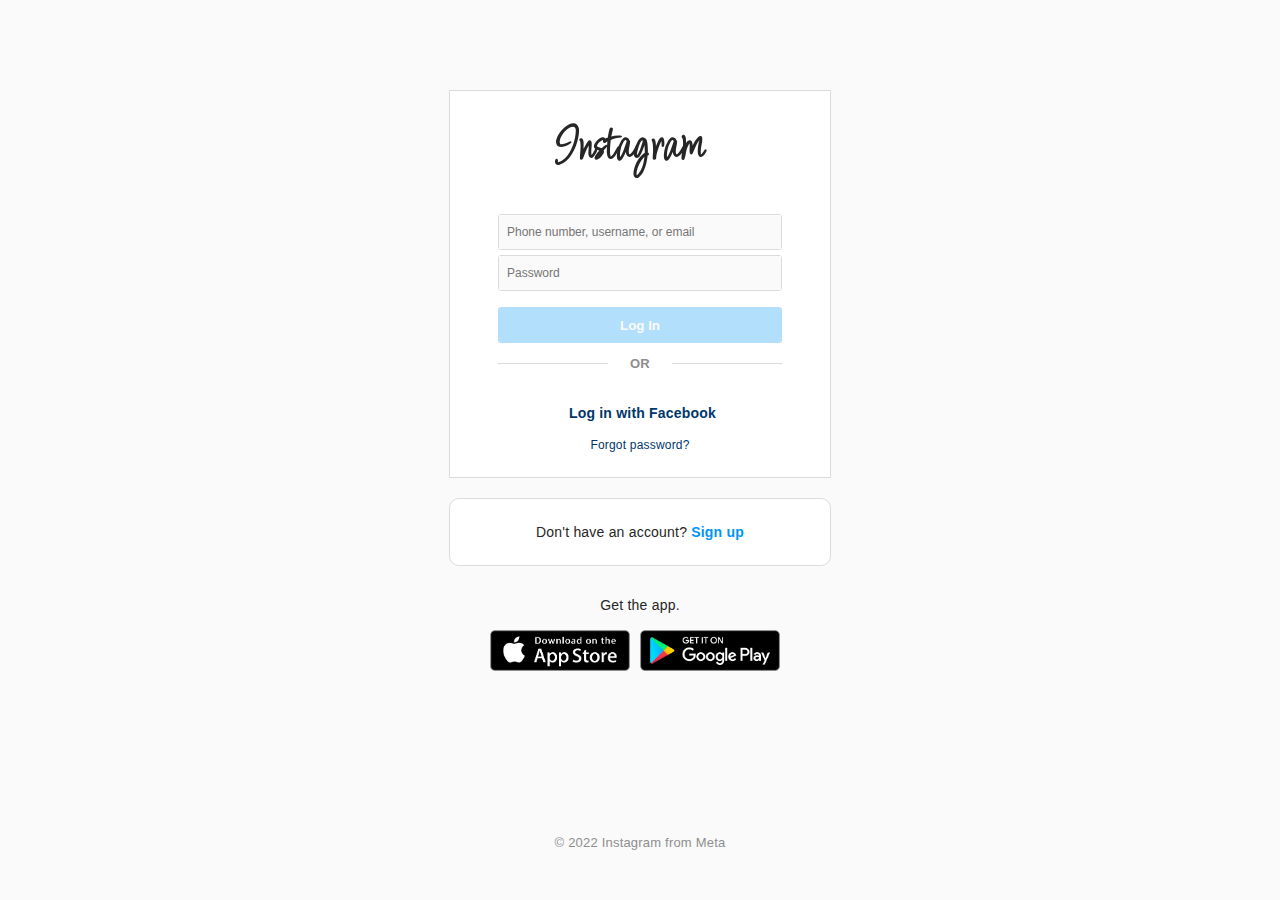
==== index.html @ 8c6b29cc "1/3/21 adding landing page" ====
<!DOCTYPE html>
<html lang="en">
  <head>
    <meta charset="UTF-8" />
    <meta http-equiv="X-UA-Compatible" content="IE=edge" />
    <meta name="viewport" content="width=device-width, initial-scale=1.0" />
    <link rel="stylesheet" href="index.css" />
    <link
      rel="stylesheet"
      href="https://pro.fontawesome.com/releases/v5.10.0/css/all.css"
      integrity="sha384-AYmEC3Yw5cVb3ZcuHtOA93w35dYTsvhLPVnYs9eStHfGJvOvKxVfELGroGkvsg+p"
      crossorigin="anonymous"
    />
    <title>Instagram</title>
  </head>
  <body>
    <section id="left">
      <div class="left-container">
        <img
          src="https://www.instagram.com/static/images/homepage/home-phones.png/43cc71bb1b43.png"
          alt=""
        />
        <img
          class="mainPhoto"
          src="https://www.instagram.com/static/images/homepage/screenshot3.jpg/f0c687aa6ec2.jpg"
          alt=""
        />
      </div>
    </section>
    <section id="right">
      <main class="login-main">
        <div class="login-main__container">
          <div class="login-main__box">
            <h1 class="login-main__box__title">Instagram</h1>
            <form class="login-main__form" action="" method="">
              <div class="login-main__form__box">
                <input
                  type="text"
                  placeholder="Phone number, username, or email"
                />
              </div>
              <div class="login-main__form__box">
                <input type="text" placeholder="Password" />
              </div>
              <button class="login-main__form__login-button">Log In</button>
              <div class="login-main__form-or">
                <div class="dash"></div>
                <div>OR</div>
                <div class="dash"></div>
              </div>
              <div class="login-setup-info">
                <a
                  class="facebook-login"
                  href="https://www.instagram.com/fxcal/disclosure/?next=%2F"
                >
                  <i class="fab fa-facebook-square"></i> Log in with Facebook
                </a>
                <a href="https://www.instagram.com/accounts/password/reset/"
                  >Forgot password?</a
                >
              </div>
            </form>
          </div>
          <div class="login-main__signup">
            Don't have an account?
            <a href="https://www.instagram.com/accounts/emailsignup/"
              >Sign up</a
            >
          </div>

          <div class="login-main__getapp">
            <span>Get the app.</span>
            <div class="login-main__getapp__img">
              <a
                href="https://itunes.apple.com/app/instagram/id389801252?pt=428156&amp;ct=igweb.loginPage.badge&amp;mt=8&amp;vt=lo"
              >
                <img
                  src="[data-uri]"
                  alt="download on app store"
              /></a>
              <a
                href="https://play.google.com/store/apps/details?id=com.instagram.android&amp;referrer=utm_source%3Dinstagramweb%26utm_campaign%3DloginPage%26ig_mid%3DFE060ADC-4188-4CD2-AACD-E32335A4FEE4%26utm_content%3Dlo%26utm_medium%3Dbadge"
                ><img
                  alt="Available on Google Play"
                  src="[data-uri]"
              /></a>
            </div>
          </div>
        </div>
      </main>
    </section>
    <footer>
      <div class="copyright">© 2022 Instagram from Meta</div>
    </footer>
    <script type="text/javascript" src="mainPhoto.js"></script>
  </body>
</html>
---- index.css ----
@import url("https://fonts.googleapis.com/css2?family=Licorice&display=swap");

/* =========== Global =========== */

* {
  margin: 0;
  padding: 0;
  box-sizing: border-box;
  list-style-type: none;
  outline: none;
  text-decoration: none;
}

::placeholder {
  font-size: 12px;
}

body {
  display: flex;
  justify-content: center;
  background: #fafafa;
  color: rgba(var(--i1d, 38, 38, 38), 1);
  font-family: -apple-system, BlinkMacSystemFont, "Segoe UI", Roboto, Helvetica,
    Arial, sans-serif;
  font-size: 10px;
  line-height: 18px;
  height: 100%;
  letter-spacing: 0.2px;
}

/* =========== Login-main =========== */

.login-main__box__title {
  font-family: "Licorice", cursive;
}

#right {
  display: flex;
}

.login-main {
  display: flex;
  justify-content: center;
  max-width: 935px;
  padding-bottom: 32px;
  width: 100%;
}

.login-main__container {
  padding: 5rem;
  display: flex;
  flex-direction: column;
  width: 562px;
}

.login-main__box {
  background: #fff;
  display: flex;
  flex-direction: column;
  justify-content: center;
  border: 1px solid rgba(var(--b6a, 219, 219, 219), 1);
  margin: 10px;
  padding: 0.5rem;
}

.login-main__box__title {
  margin: 40px auto;
  font-size: 50px;
  font-weight: bolder;
  height: 30px;
  width: 175px;
}

.login-main__signup {
  border: 1px solid;
  border-radius: 10px;
  padding: 10px 0;
  border: 1px solid rgba(var(--b6a, 219, 219, 219), 1);
  margin: 10px;
}

.login-main__getapp {
  border: 1px solid;
  border-radius: 10px;
  padding: 10px 0;
  border: 1px solid rgba(var(--b6a, 219, 219, 219), 1);
  margin: 10px;
}

.login-main__form {
  margin: 0 40px;
}

.login-main__form__box {
  border-radius: 3px;
  margin: 0.5em 0;
  border: 1px solid rgba(var(--b6a, 219, 219, 219), 1);
  display: flex;
  justify-content: center;
}

.login-main__form__box input {
  border: 0;
  background: #fafafa;
  width: 300px;
  padding: 0.5rem 0.5rem;
  font-size: 13px;
  line-height: 18px;
  overflow: hidden;
  text-overflow: ellipsis;
}

.login-main__form__login-button {
  border: 1px solid transparent;
  border-radius: 3px;
  background-color: rgba(var(--d69, 0, 149, 246), 0.3);
  color: #fafafa;
  cursor: pointer;
  padding: 0.6rem;
  font-weight: bold;
  text-align: center;
  width: 284px;
  margin: 0.7rem 0;
}

.login-main__form-or {
  color: #8e8e8e;
  display: flex;
  justify-content: space-between;
  align-items: center;
  flex-direction: row;
  font-size: 13px;
  font-weight: 600;
}

.login-main__form-or .dash {
  background-color: rgba(var(--b38, 219, 219, 219), 1);
  color: #8e8e8e;
  display: flex;
  height: 1px;
  width: 110px;
  position: relative;
}
.login-setup-info {
  display: flex;
  flex-direction: column;
  justify-content: center;
  align-items: center;
  margin: 1rem;
}
.login-setup-info .facebook-login {
  font-size: 14px;
  font-weight: 600;
}
.login-setup-info a {
  color: #00376b;
  font-size: 12px;
  line-height: 16px;
  text-align: center;
  margin-top: 1rem;
}

.fab.fa-facebook-square {
  font-size: 1rem;
  margin-right: 5px;
}

.login-main__signup {
  background: #fff;
  text-align: center;
  font-size: 14px;
  padding: 1.5rem;
}

.login-main__signup a {
  color: #0095f6;
  font-weight: 600;
}

.login-main__getapp {
  border: none;
  display: flex;
  flex-direction: column;
  align-items: center;
  font-size: 14px;
}
.login-main__getapp span {
  margin-top: 0;
  margin-bottom: 1rem;
}

.login-main__getapp__img {
  display: flex;
  justify-content: center;
  flex-direction: row;
}
.login-main__getapp__img img {
  display: flex;
  justify-content: center;
  flex-direction: row;
  width: 140px;
  margin-right: 10px;
}

#left {
  display: none;
}

footer {
  font-size: 13px;
  color: rgba(var(--f52, 142, 142, 142), 1);
  position: absolute;
  bottom: 3rem;
}

/* =========== Desktop =========== */

@media only screen and (min-width: 876px) {
  body {
    display: flex;
    justify-content: center;
    align-items: center;
  }
  #left {
    display: block;
    position: relative;
  }
  .left-container .mainPhoto {
    position: absolute;
    top: 6.2rem;
    left: 9.432rem;
    animation: mainPhoto 3s infinite linear;
  }
  @keyframes mainPhoto {
    0% {
      opacity: 1;
    }

    100% {
      opacity: 0;
    }
  }
}
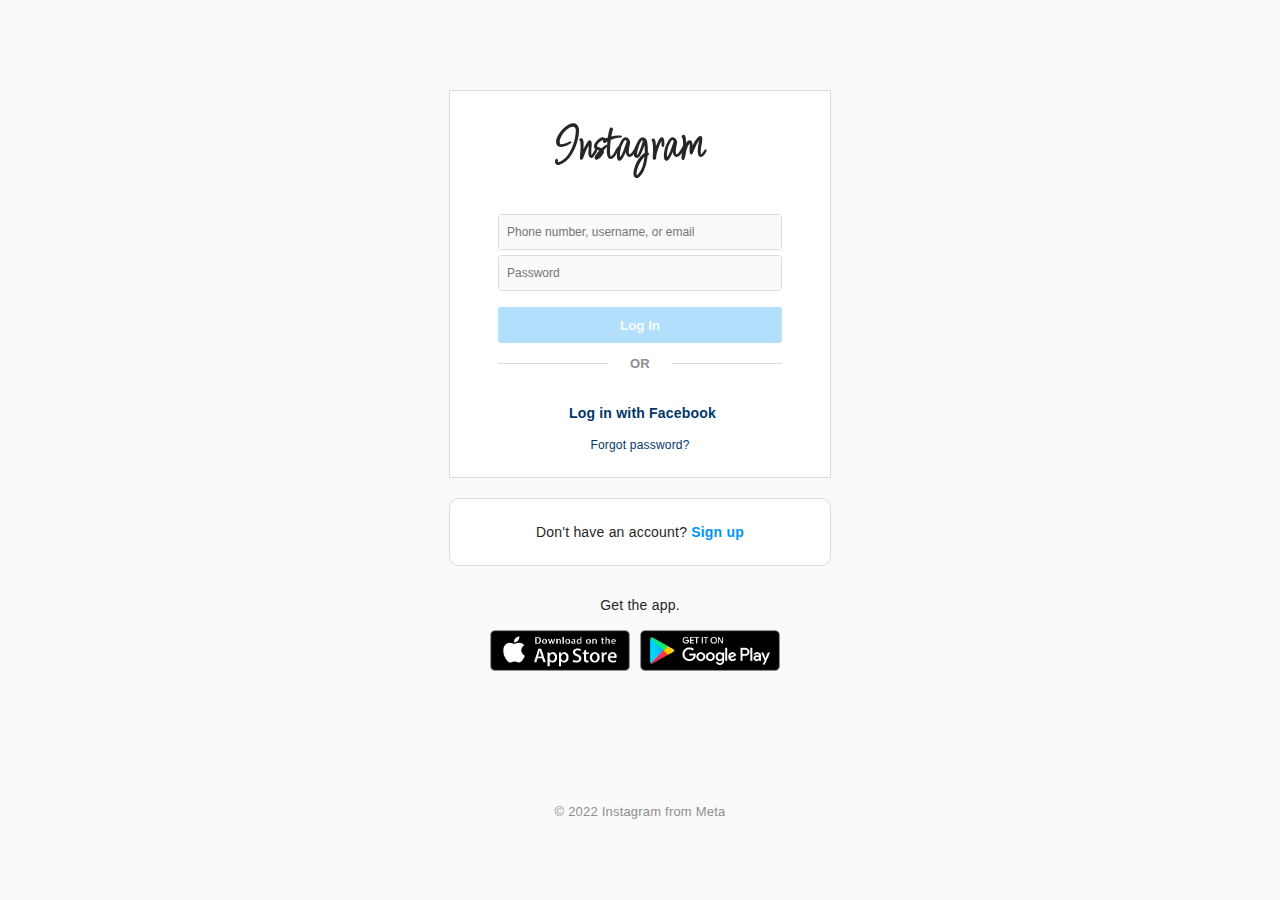
==== commit 9c3d73ed: "feat: adding article" ====
--- a/index.html
+++ b/index.html
@@ -14,81 +14,83 @@
     <title>Instagram</title>
   </head>
   <body>
-    <section id="left">
-      <div class="left-container">
-        <img
-          src="https://www.instagram.com/static/images/homepage/home-phones.png/43cc71bb1b43.png"
-          alt=""
-        />
-        <img
-          class="mainPhoto"
-          src="https://www.instagram.com/static/images/homepage/screenshot3.jpg/f0c687aa6ec2.jpg"
-          alt=""
-        />
-      </div>
-    </section>
-    <section id="right">
-      <main class="login-main">
-        <div class="login-main__container">
-          <div class="login-main__box">
-            <h1 class="login-main__box__title">Instagram</h1>
-            <form class="login-main__form" action="" method="">
-              <div class="login-main__form__box">
-                <input
-                  type="text"
-                  placeholder="Phone number, username, or email"
-                />
+    <article>
+      <section id="left">
+        <div class="left-container">
+          <img
+            src="https://www.instagram.com/static/images/homepage/home-phones.png/43cc71bb1b43.png"
+            alt=""
+          />
+          <img
+            class="mainPhoto"
+            src="https://www.instagram.com/static/images/homepage/screenshot3.jpg/f0c687aa6ec2.jpg"
+            alt=""
+          />
+        </div>
+      </section>
+      <section id="right">
+        <main class="login-main">
+          <div class="login-main__container">
+            <div class="login-main__box">
+              <h1 class="login-main__box__title">Instagram</h1>
+              <form class="login-main__form" action="" method="">
+                <div class="login-main__form__box">
+                  <input
+                    type="text"
+                    placeholder="Phone number, username, or email"
+                  />
+                </div>
+                <div class="login-main__form__box">
+                  <input type="text" placeholder="Password" />
+                </div>
+                <button class="login-main__form__login-button">Log In</button>
+                <div class="login-main__form-or">
+                  <div class="dash"></div>
+                  <div>OR</div>
+                  <div class="dash"></div>
+                </div>
+                <div class="login-setup-info">
+                  <a
+                    class="facebook-login"
+                    href="https://www.instagram.com/fxcal/disclosure/?next=%2F"
+                  >
+                    <i class="fab fa-facebook-square"></i> Log in with Facebook
+                  </a>
+                  <a href="https://www.instagram.com/accounts/password/reset/"
+                    >Forgot password?</a
+                  >
+                </div>
+              </form>
+            </div>
+            <div class="login-main__signup">
+              Don't have an account?
+              <a href="https://www.instagram.com/accounts/emailsignup/"
+                >Sign up</a
+              >
+            </div>
+
+            <div class="login-main__getapp">
+              <span>Get the app.</span>
+              <div class="login-main__getapp__img">
+                <a
+                  href="https://itunes.apple.com/app/instagram/id389801252?pt=428156&amp;ct=igweb.loginPage.badge&amp;mt=8&amp;vt=lo"
+                >
+                  <img
+                    src="[data-uri]"
+                    alt="download on app store"
+                /></a>
+                <a
+                  href="https://play.google.com/store/apps/details?id=com.instagram.android&amp;referrer=utm_source%3Dinstagramweb%26utm_campaign%3DloginPage%26ig_mid%3DFE060ADC-4188-4CD2-AACD-E32335A4FEE4%26utm_content%3Dlo%26utm_medium%3Dbadge"
+                  ><img
+                    alt="Available on Google Play"
+                    src="[data-uri]"
+                /></a>
               </div>
-              <div class="login-main__form__box">
-                <input type="text" placeholder="Password" />
-              </div>
-              <button class="login-main__form__login-button">Log In</button>
-              <div class="login-main__form-or">
-                <div class="dash"></div>
-                <div>OR</div>
-                <div class="dash"></div>
-              </div>
-              <div class="login-setup-info">
-                <a
-                  class="facebook-login"
-                  href="https://www.instagram.com/fxcal/disclosure/?next=%2F"
-                >
-                  <i class="fab fa-facebook-square"></i> Log in with Facebook
-                </a>
-                <a href="https://www.instagram.com/accounts/password/reset/"
-                  >Forgot password?</a
-                >
-              </div>
-            </form>
-          </div>
-          <div class="login-main__signup">
-            Don't have an account?
-            <a href="https://www.instagram.com/accounts/emailsignup/"
-              >Sign up</a
-            >
-          </div>
-
-          <div class="login-main__getapp">
-            <span>Get the app.</span>
-            <div class="login-main__getapp__img">
-              <a
-                href="https://itunes.apple.com/app/instagram/id389801252?pt=428156&amp;ct=igweb.loginPage.badge&amp;mt=8&amp;vt=lo"
-              >
-                <img
-                  src="[data-uri]"
-                  alt="download on app store"
-              /></a>
-              <a
-                href="https://play.google.com/store/apps/details?id=com.instagram.android&amp;referrer=utm_source%3Dinstagramweb%26utm_campaign%3DloginPage%26ig_mid%3DFE060ADC-4188-4CD2-AACD-E32335A4FEE4%26utm_content%3Dlo%26utm_medium%3Dbadge"
-                ><img
-                  alt="Available on Google Play"
-                  src="[data-uri]"
-              /></a>
             </div>
           </div>
-        </div>
-      </main>
-    </section>
+        </main>
+      </section>
+    </article>
     <footer>
       <div class="copyright">© 2022 Instagram from Meta</div>
     </footer>
--- a/index.css
+++ b/index.css
@@ -17,7 +17,9 @@
 
 body {
   display: flex;
-  justify-content: center;
+  flex-direction: column;
+  justify-content: center;
+  align-items: center;
   background: #fafafa;
   color: rgba(var(--i1d, 38, 38, 38), 1);
   font-family: -apple-system, BlinkMacSystemFont, "Segoe UI", Roboto, Helvetica,
@@ -29,6 +31,12 @@
 }
 
 /* =========== Login-main =========== */
+
+article {
+  display: flex;
+  justify-content: center;
+  align-items: center;
+}
 
 .login-main__box__title {
   font-family: "Licorice", cursive;
@@ -209,8 +217,6 @@
 footer {
   font-size: 13px;
   color: rgba(var(--f52, 142, 142, 142), 1);
-  position: absolute;
-  bottom: 3rem;
 }
 
 /* =========== Desktop =========== */
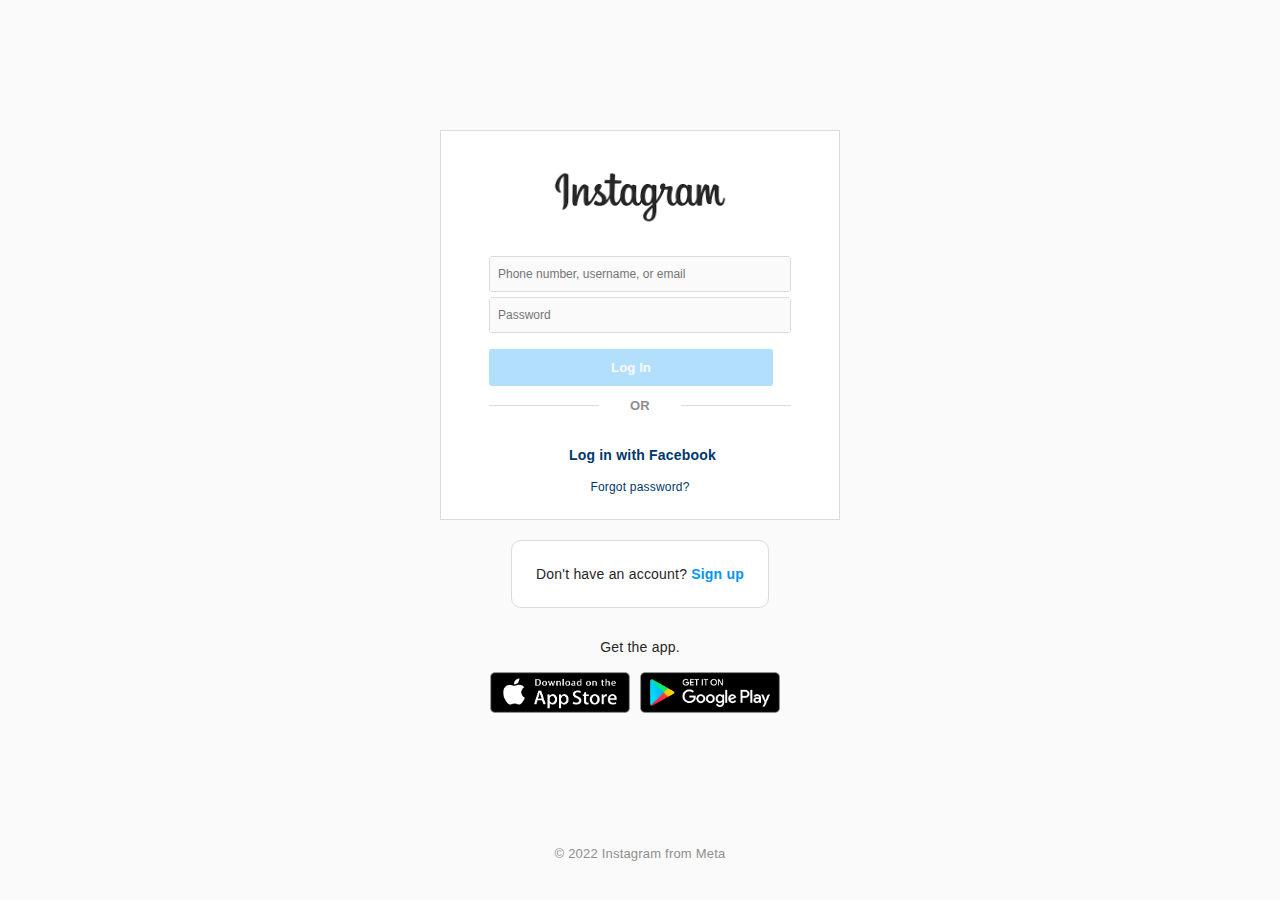
==== commit 773b7dd5: "1/4/21 adjusting background image title" ====
--- a/index.html
+++ b/index.html
@@ -32,7 +32,13 @@
         <main class="login-main">
           <div class="login-main__container">
             <div class="login-main__box">
-              <h1 class="login-main__box__title">Instagram</h1>
+              <h1 class="login-main__box__title">
+                <img
+                  class="login-main__box__title__img"
+                  src="[data-uri]"
+                  alt=""
+                />
+              </h1>
               <form class="login-main__form" action="" method="">
                 <div class="login-main__form__box">
                   <input
--- a/index.css
+++ b/index.css
@@ -44,6 +44,7 @@
 
 #right {
   display: flex;
+  justify-content: center;
 }
 
 .login-main {
@@ -58,6 +59,8 @@
   padding: 5rem;
   display: flex;
   flex-direction: column;
+  align-items: center;
+  justify-content: center;
   width: 562px;
 }
 
@@ -72,11 +75,12 @@
 }
 
 .login-main__box__title {
-  margin: 40px auto;
-  font-size: 50px;
-  font-weight: bolder;
-  height: 30px;
-  width: 175px;
+  display: flex;
+  justify-content: center;
+  margin: 1.5rem;
+}
+.login-main__box__title__img {
+  width: 180px;
 }
 
 .login-main__signup {
@@ -231,6 +235,9 @@
     display: block;
     position: relative;
   }
+  #right {
+    padding-top: 2.5rem;
+  }
   .left-container .mainPhoto {
     position: absolute;
     top: 6.2rem;
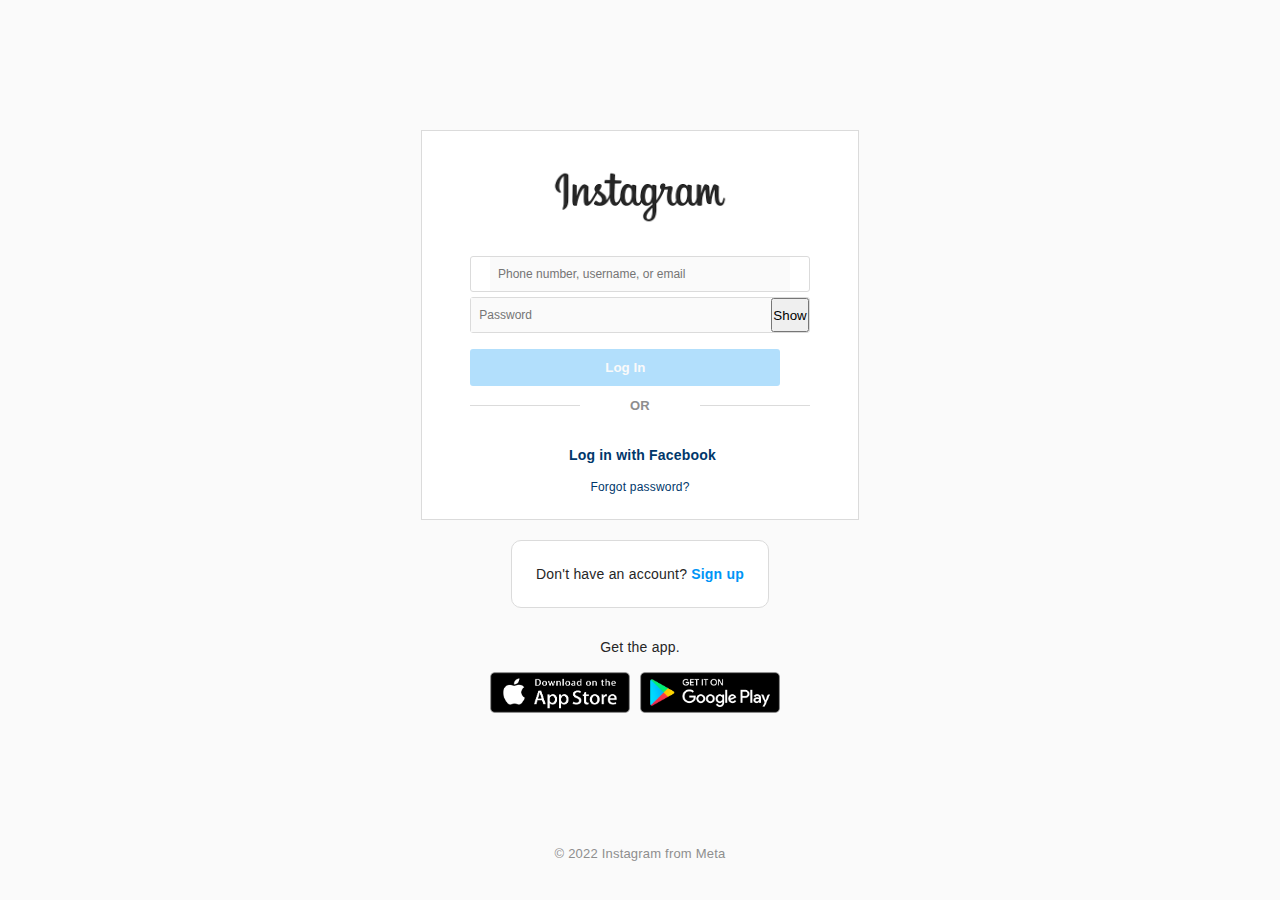
==== commit 110f4236: "adding favicon" ====
--- a/index.html
+++ b/index.html
@@ -11,6 +11,12 @@
       integrity="sha384-AYmEC3Yw5cVb3ZcuHtOA93w35dYTsvhLPVnYs9eStHfGJvOvKxVfELGroGkvsg+p"
       crossorigin="anonymous"
     />
+    <link
+      rel="icon"
+      type="image/x-icon"
+      href="[data-uri]"
+    />
+
     <title>Instagram</title>
   </head>
   <body>
@@ -42,14 +48,29 @@
               <form class="login-main__form" action="" method="">
                 <div class="login-main__form__box">
                   <input
+                    id="login-id"
                     type="text"
                     placeholder="Phone number, username, or email"
                   />
                 </div>
                 <div class="login-main__form__box">
-                  <input type="text" placeholder="Password" />
+                  <input
+                    id="login-password"
+                    type="password"
+                    placeholder="Password"
+                  />
+                  <button
+                    class="show-password login-main__form__box-password-show"
+                  >
+                    Show
+                  </button>
                 </div>
-                <button class="login-main__form__login-button">Log In</button>
+                <button
+                  id="login-button"
+                  class="login-main__form__login-button"
+                >
+                  Log In
+                </button>
                 <div class="login-main__form-or">
                   <div class="dash"></div>
                   <div>OR</div>
@@ -101,5 +122,6 @@
       <div class="copyright">© 2022 Instagram from Meta</div>
     </footer>
     <script type="text/javascript" src="mainPhoto.js"></script>
+    <script type="text/javascript" src="login.js"></script>
   </body>
 </html>
--- a/index.css
+++ b/index.css
@@ -131,7 +131,7 @@
   padding: 0.6rem;
   font-weight: bold;
   text-align: center;
-  width: 284px;
+  width: 310px;
   margin: 0.7rem 0;
 }
 
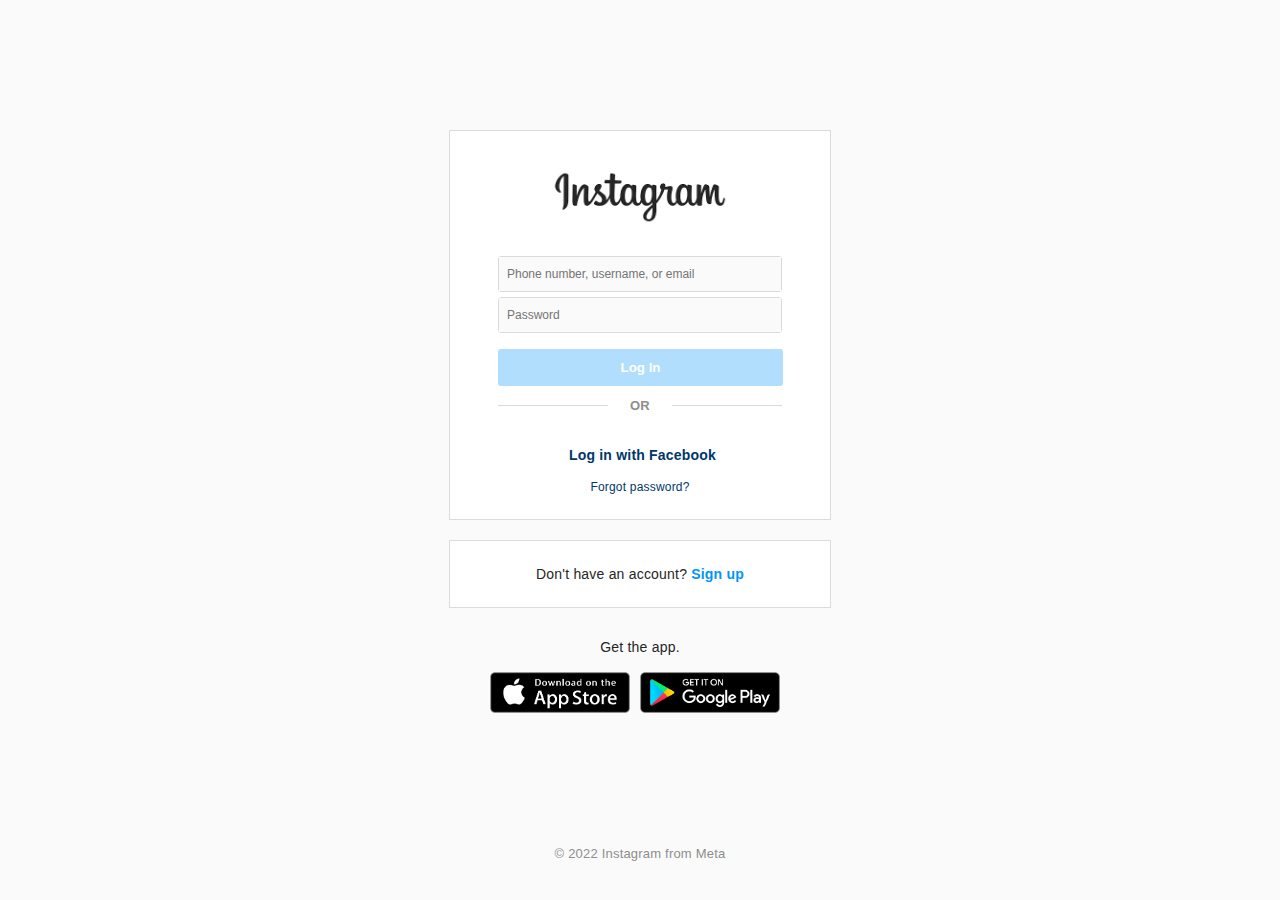
==== commit 2abe3006: "feat: added login-incorrect warning" ====
--- a/index.html
+++ b/index.html
@@ -83,6 +83,10 @@
                   >
                     <i class="fab fa-facebook-square"></i> Log in with Facebook
                   </a>
+                  <div class="login-incorrect">
+                    Sorry, your password was incorrect. Please double-check your
+                    password.
+                  </div>
                   <a href="https://www.instagram.com/accounts/password/reset/"
                     >Forgot password?</a
                   >
--- a/index.css
+++ b/index.css
@@ -59,7 +59,6 @@
   padding: 5rem;
   display: flex;
   flex-direction: column;
-  align-items: center;
   justify-content: center;
   width: 562px;
 }
@@ -85,8 +84,6 @@
 
 .login-main__signup {
   border: 1px solid;
-  border-radius: 10px;
-  padding: 10px 0;
   border: 1px solid rgba(var(--b6a, 219, 219, 219), 1);
   margin: 10px;
 }
@@ -122,16 +119,28 @@
   text-overflow: ellipsis;
 }
 
+.login-main__form__box-password-show {
+  display: none;
+  border: 0;
+  background: #fafafa;
+  cursor: pointer;
+  padding-right: 0.5rem;
+  font-weight: 550;
+  font-size: 14px;
+  opacity: 0.6;
+}
+
 .login-main__form__login-button {
   border: 1px solid transparent;
   border-radius: 3px;
-  background-color: rgba(var(--d69, 0, 149, 246), 0.3);
+  background-color: #0095f6;
+  opacity: 0.3;
   color: #fafafa;
   cursor: pointer;
   padding: 0.6rem;
   font-weight: bold;
   text-align: center;
-  width: 310px;
+  width: 285px;
   margin: 0.7rem 0;
 }
 
@@ -212,6 +221,15 @@
   flex-direction: row;
   width: 140px;
   margin-right: 10px;
+}
+
+.login-incorrect {
+  display: none;
+  color: #ed4956;
+  font-size: 14px;
+  text-align: center;
+  margin-top: 1rem;
+  line-height: 1.2rem;
 }
 
 #left {
